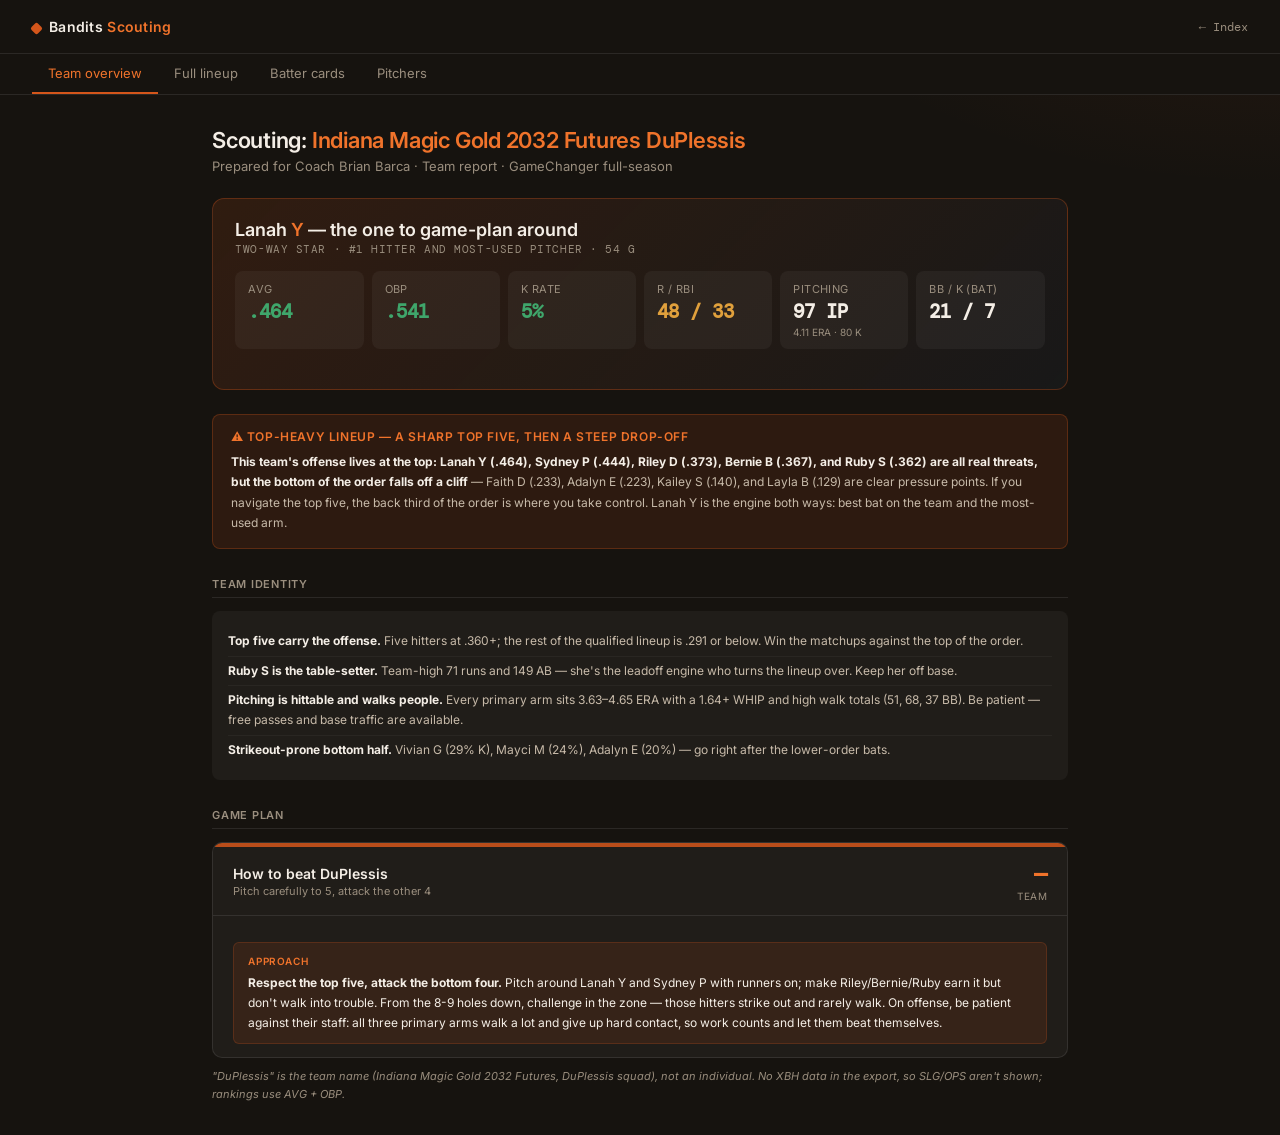
==== scout-img-gold-2032-duplessis.html @ 3be3bb95 "Add Indiana Magic Gold 2032 DuPlessis team scouting" ====
<!DOCTYPE html>
<html lang="en">
<head>
<meta charset="UTF-8">
<meta name="viewport" content="width=device-width,initial-scale=1.0">
<title>Indiana Magic Gold 2032 DuPlessis — Bandits Scouting</title>
<link href="https://fonts.googleapis.com/css2?family=Inter:wght@400;500;600&family=DM+Mono:wght@400;500&display=swap" rel="stylesheet">
<link rel="stylesheet" href="style.css">
</head>
<body>
<nav class="topbar">
  <a href="index.html" class="logo"><span class="mark"></span>Bandits <span>Scouting</span></a>
  <a href="index.html" class="back">← Index</a>
</nav>

<div class="tabs">
  <button class="tab active" onclick="show('overview',this)">Team overview</button>
  <button class="tab" onclick="show('lineup',this)">Full lineup</button>
  <button class="tab" onclick="show('batters',this)">Batter cards</button>
  <button class="tab" onclick="show('pitchers',this)">Pitchers</button>
</div>

<!-- OVERVIEW -->
<div class="section active" id="overview">
  <h1>Scouting: <span>Indiana Magic Gold 2032 Futures DuPlessis</span></h1>
  <p class="sub">Prepared for Coach Brian Barca · Team report · GameChanger full-season</p>

  <div class="feat">
    <div class="feat-name">Lanah <span>Y</span> — the one to game-plan around</div>
    <div class="feat-tag">Two-way star · #1 hitter AND most-used pitcher · 54 G</div>
    <div class="mg" style="margin-top:.75rem;">
      <div class="mc"><div class="l">AVG</div><div class="v" style="color:var(--green);">.464</div></div>
      <div class="mc"><div class="l">OBP</div><div class="v" style="color:var(--green);">.541</div></div>
      <div class="mc"><div class="l">K rate</div><div class="v" style="color:var(--green);">5%</div></div>
      <div class="mc"><div class="l">R / RBI</div><div class="v" style="color:var(--gold);">48 / 33</div></div>
      <div class="mc"><div class="l">Pitching</div><div class="v">97 IP</div><div class="s">4.11 ERA · 80 K</div></div>
      <div class="mc"><div class="l">BB / K (bat)</div><div class="v">21 / 7</div></div>
    </div>
  </div>

  <div class="alert">
    <div class="alert-title">⚠ Top-heavy lineup — a sharp top five, then a steep drop-off</div>
    <div class="alert-body"><strong>This team's offense lives at the top: Lanah Y (.464), Sydney P (.444), Riley D (.373), Bernie B (.367), and Ruby S (.362) are all real threats, but the bottom of the order falls off a cliff</strong> — Faith D (.233), Adalyn E (.223), Kailey S (.140), and Layla B (.129) are clear pressure points. If you navigate the top five, the back third of the order is where you take control. Lanah Y is the engine both ways: best bat on the team and the most-used arm.</div>
  </div>

  <div class="sl">Team identity</div>
  <div class="box">
    <div class="box-item"><strong>Top five carry the offense.</strong> Five hitters at .360+; the rest of the qualified lineup is .291 or below. Win the matchups against the top of the order.</div>
    <div class="box-item"><strong>Ruby S is the table-setter.</strong> Team-high 71 runs and 149 AB — she's the leadoff engine who turns the lineup over. Keep her off base.</div>
    <div class="box-item"><strong>Pitching is hittable and walks people.</strong> Every primary arm sits 3.63–4.65 ERA with a 1.64+ WHIP and high walk totals (51, 68, 37 BB). Be patient — free passes and base traffic are available.</div>
    <div class="box-item"><strong>Strikeout-prone bottom half.</strong> Vivian G (29% K), Mayci M (24%), Adalyn E (20%) — go right after the lower-order bats.</div>
  </div>

  <div class="sl">Game plan</div>
  <div class="hc">
    <div style="height:4px;background:var(--orange);opacity:.85;"></div>
    <div class="hc-hdr">
      <div><div class="hc-name">How to beat DuPlessis</div><div class="hc-pos">Pitch carefully to 5, attack the other 4</div></div>
      <div><div class="hc-t" style="color:var(--orange-bright);">—</div><div class="hc-tl">Team</div></div>
    </div>
    <div class="hc-body">
      <div class="approach"><div class="al">Approach</div><strong>Respect the top five, attack the bottom four.</strong> Pitch around Lanah Y and Sydney P with runners on; make Riley/Bernie/Ruby earn it but don't walk into trouble. From the 8-9 holes down, challenge in the zone — those hitters strike out and rarely walk. On offense, be patient against their staff: all three primary arms walk a lot and give up hard contact, so work counts and let them beat themselves.</div>
    </div>
  </div>
  <p class="note">"DuPlessis" is the team name (Indiana Magic Gold 2032 Futures, DuPlessis squad), not an individual. No XBH data in the export, so SLG/OPS aren't shown; rankings use AVG + OBP.</p>
</div>

<!-- LINEUP -->
<div class="section" id="lineup">
  <h1>Full lineup</h1>
  <p class="sub">Indiana Magic Gold 2032 DuPlessis · qualified hitters (25+ AB) sorted by AVG · &#9918; = also pitches</p>
  <table class="lineup-table">
    <thead><tr><th>Player</th><th>AB</th><th>AVG</th><th>OBP</th><th>K%</th><th>BB%</th><th>RBI</th><th>R</th><th>Pit</th></tr></thead>
    <tbody>
      <tr style="background:var(--orange-soft);"><td><strong>Lanah Y</strong></td><td>125</td><td style="color:var(--green);">.464</td><td style="color:var(--gold);">.541</td><td style="color:var(--green);">5%</td><td>14%</td><td>33</td><td style="color:var(--gold);">48</td><td>&#9918;</td></tr>
      <tr><td><strong>Sydney P</strong></td><td>72</td><td style="color:var(--green);">.444</td><td>.487</td><td style="color:var(--green);">6%</td><td>8%</td><td>12</td><td>20</td><td></td></tr>
      <tr><td><strong>Riley D</strong></td><td>134</td><td style="color:var(--green);">.373</td><td>.451</td><td>10%</td><td>12%</td><td>29</td><td>44</td><td></td></tr>
      <tr><td><strong>Bernie B</strong></td><td>128</td><td style="color:var(--gold);">.367</td><td>.404</td><td>19%</td><td>6%</td><td>38</td><td>12</td><td></td></tr>
      <tr><td><strong>Ruby S</strong></td><td>149</td><td style="color:var(--gold);">.362</td><td>.428</td><td style="color:var(--green);">7%</td><td>10%</td><td>29</td><td style="color:var(--gold);">71</td><td></td></tr>
      <tr><td><strong>Vivian G</strong></td><td>89</td><td style="color:var(--gold);">.337</td><td>.398</td><td style="color:var(--red);">29%</td><td>9%</td><td>12</td><td>23</td><td></td></tr>
      <tr><td><strong>Mayci M</strong></td><td>41</td><td>.317</td><td>.440</td><td style="color:var(--red);">24%</td><td>18%</td><td>7</td><td>11</td><td></td></tr>
      <tr><td><strong>Polly C</strong></td><td>117</td><td>.291</td><td>.407</td><td>14%</td><td>16%</td><td>27</td><td>29</td><td>&#9918;</td></tr>
      <tr><td><strong>Faith D</strong></td><td>116</td><td>.233</td><td>.282</td><td>17%</td><td>6%</td><td>28</td><td>18</td><td></td></tr>
      <tr><td><strong>Adalyn E</strong></td><td>103</td><td>.223</td><td>.344</td><td style="color:var(--red);">20%</td><td>16%</td><td>19</td><td>24</td><td>&#9918;</td></tr>
      <tr><td><strong>Kailey S</strong></td><td>43</td><td style="color:var(--red);">.140</td><td>.213</td><td>19%</td><td>9%</td><td>5</td><td>7</td><td>&#9918;</td></tr>
      <tr><td><strong>Layla B</strong></td><td>62</td><td style="color:var(--red);">.129</td><td>.169</td><td>17%</td><td>5%</td><td>8</td><td>14</td><td></td></tr>
    </tbody>
  </table>
  <p class="note">Steep top-to-bottom gradient: five .360+ bats, then a drop to .291 and below. The 8-12 spots (Faith, Adalyn, Kailey, Layla) are the clear soft underbelly.</p>
</div>

<!-- BATTERS -->
<div class="section" id="batters">
  <h1>Batter-by-batter approach</h1>
  <p class="sub">Indiana Magic Gold 2032 DuPlessis · the top five</p>

  <div class="hc">
    <div style="height:4px;background:var(--orange);opacity:.85;"></div>
    <div class="hc-hdr"><div><div class="hc-name">Lanah Y</div><div class="hc-pos">#1 by AVG · 125 AB · two-way star</div></div><div><div class="hc-t" style="color:var(--orange-bright);">9.5</div><div class="hc-tl">Threat/10</div></div></div>
    <div class="hc-body">
      <div class="sg">
        <div><div class="sr"><span class="sl2">AVG</span><span class="sv" style="color:var(--green);">.464</span></div><div class="sr"><span class="sl2">OBP</span><span class="sv" style="color:var(--gold);">.541</span></div><div class="sr"><span class="sl2">AB</span><span class="sv">125</span></div><div class="sr"><span class="sl2">RBI</span><span class="sv">33</span></div><div class="sr"><span class="sl2">Runs</span><span class="sv">48</span></div></div>
        <div><div class="sr"><span class="sl2">K rate</span><span class="sv" style="color:var(--green);">5%</span></div><div class="sr"><span class="sl2">BB rate</span><span class="sv">14%</span></div><div class="sr"><span class="sl2">BB</span><span class="sv">21</span></div><div class="sr"><span class="sl2">K</span><span class="sv">7</span></div><div style="margin-top:.5rem;"><span class="pill pr">.464 BA</span><span class="pill pg">5% K</span><span class="pill pw">Two-way</span></div></div>
      </div>
      <div class="approach"><div class="al">Pitch approach</div><strong>Best player on the team, both ways — full caution.</strong> .464 with a .541 OBP and barely strikes out (5%). She's also the most-used arm (97 IP). Don't challenge her in the zone with runners on; with first open, a walk is fine. Keep her off the bases — she scores a team-second 48 runs.</div>
    </div>
  </div>

  <div class="hc">
    <div style="height:4px;background:var(--red);opacity:.7;"></div>
    <div class="hc-hdr"><div><div class="hc-name">Sydney P</div><div class="hc-pos">#2 by AVG · 72 AB · low-K contact bat</div></div><div><div class="hc-t" style="color:var(--red);">8.5</div><div class="hc-tl">Threat/10</div></div></div>
    <div class="hc-body">
      <div class="sg">
        <div><div class="sr"><span class="sl2">AVG</span><span class="sv" style="color:var(--red);">.444</span></div><div class="sr"><span class="sl2">OBP</span><span class="sv">.487</span></div><div class="sr"><span class="sl2">AB</span><span class="sv">72</span></div><div class="sr"><span class="sl2">RBI</span><span class="sv">12</span></div><div class="sr"><span class="sl2">Runs</span><span class="sv">20</span></div></div>
        <div><div class="sr"><span class="sl2">K rate</span><span class="sv" style="color:var(--green);">6%</span></div><div class="sr"><span class="sl2">BB rate</span><span class="sv">8%</span></div><div class="sr"><span class="sl2">BB</span><span class="sv">6</span></div><div class="sr"><span class="sl2">K</span><span class="sv">5</span></div><div style="margin-top:.5rem;"><span class="pill pr">.444 BA</span><span class="pill pg">6% K</span></div></div>
      </div>
      <div class="approach"><div class="al">Pitch approach</div><strong>Pure contact — won't strike out.</strong> .444 in a smaller sample (72 AB) with just 5 K all year. Play for soft contact, change speeds, work corners. Like Lanah, don't try to overpower her.</div>
    </div>
  </div>

  <div class="hc">
    <div style="height:4px;background:var(--red);opacity:.7;"></div>
    <div class="hc-hdr"><div><div class="hc-name">Riley D</div><div class="hc-pos">#3 by AVG · 134 AB · .451 OBP</div></div><div><div class="hc-t" style="color:var(--red);">8.5</div><div class="hc-tl">Threat/10</div></div></div>
    <div class="hc-body">
      <div class="sg">
        <div><div class="sr"><span class="sl2">AVG</span><span class="sv" style="color:var(--red);">.373</span></div><div class="sr"><span class="sl2">OBP</span><span class="sv">.451</span></div><div class="sr"><span class="sl2">AB</span><span class="sv">134</span></div><div class="sr"><span class="sl2">RBI</span><span class="sv">29</span></div><div class="sr"><span class="sl2">Runs</span><span class="sv">44</span></div></div>
        <div><div class="sr"><span class="sl2">K rate</span><span class="sv">10%</span></div><div class="sr"><span class="sl2">BB rate</span><span class="sv">12%</span></div><div class="sr"><span class="sl2">BB</span><span class="sv">19</span></div><div class="sr"><span class="sl2">K</span><span class="sv">15</span></div><div style="margin-top:.5rem;"><span class="pill pr">.373 BA</span><span class="pill pw">.451 OBP</span></div></div>
      </div>
      <div class="approach"><div class="al">Pitch approach</div><strong>Disciplined all-around bat — big sample.</strong> .373/.451 over 134 AB, 44 runs. Patient and productive; don't fall behind or she takes the walk. Make her hit your pitch and keep her off base ahead of the cleanup bats.</div>
    </div>
  </div>

  <div class="hc">
    <div style="height:4px;background:var(--gold);opacity:.8;"></div>
    <div class="hc-hdr"><div><div class="hc-name">Bernie B</div><div class="hc-pos">128 AB · team-high 38 RBI · free swinger</div></div><div><div class="hc-t" style="color:var(--gold);">8.0</div><div class="hc-tl">Threat/10</div></div></div>
    <div class="hc-body">
      <div class="sg">
        <div><div class="sr"><span class="sl2">AVG</span><span class="sv" style="color:var(--gold);">.367</span></div><div class="sr"><span class="sl2">OBP</span><span class="sv">.404</span></div><div class="sr"><span class="sl2">AB</span><span class="sv">128</span></div><div class="sr"><span class="sl2">RBI</span><span class="sv">38</span></div><div class="sr"><span class="sl2">Runs</span><span class="sv">12</span></div></div>
        <div><div class="sr"><span class="sl2">K rate</span><span class="sv">19%</span></div><div class="sr"><span class="sl2">BB rate</span><span class="sv" style="color:var(--green);">6%</span></div><div class="sr"><span class="sl2">BB</span><span class="sv">8</span></div><div class="sr"><span class="sl2">K</span><span class="sv">26</span></div><div style="margin-top:.5rem;"><span class="pill pb">38 RBI</span><span class="pill pw">Free swinger</span></div></div>
      </div>
      <div class="approach"><div class="al">Pitch approach</div><strong>The cleanup RBI bat — but chases.</strong> Team-high 38 RBI, yet a 19% K rate and just 6% walks. She'll expand the zone, so pitch her off the plate and let her get herself out. Don't groove one with runners on.</div>
    </div>
  </div>

  <div class="hc">
    <div style="height:4px;background:var(--gold);opacity:.8;"></div>
    <div class="hc-hdr"><div><div class="hc-name">Ruby S</div><div class="hc-pos">149 AB · leadoff engine · team-high 71 R</div></div><div><div class="hc-t" style="color:var(--gold);">8.5</div><div class="hc-tl">Threat/10</div></div></div>
    <div class="hc-body">
      <div class="sg">
        <div><div class="sr"><span class="sl2">AVG</span><span class="sv" style="color:var(--gold);">.362</span></div><div class="sr"><span class="sl2">OBP</span><span class="sv">.428</span></div><div class="sr"><span class="sl2">AB</span><span class="sv">149</span></div><div class="sr"><span class="sl2">RBI</span><span class="sv">29</span></div><div class="sr"><span class="sl2">Runs</span><span class="sv" style="color:var(--gold);">71</span></div></div>
        <div><div class="sr"><span class="sl2">K rate</span><span class="sv" style="color:var(--green);">7%</span></div><div class="sr"><span class="sl2">BB rate</span><span class="sv">10%</span></div><div class="sr"><span class="sl2">BB</span><span class="sv">17</span></div><div class="sr"><span class="sl2">K</span><span class="sv">12</span></div><div style="margin-top:.5rem;"><span class="pill pb">Team-high 71 R</span><span class="pill pg">7% K</span></div></div>
      </div>
      <div class="approach"><div class="al">Pitch approach</div><strong>The catalyst — get her out first.</strong> Team-high 71 runs and the most AB on the squad; she's the leadoff engine who turns the lineup over to Lanah and the big bats. Low strikeout, so play for contact and, above all, keep her off the bases. Limit her running game.</div>
    </div>
  </div>
</div>

<!-- PITCHERS -->
<div class="section" id="pitchers">
  <h1>Pitching staff</h1>
  <p class="sub">Indiana Magic Gold 2032 DuPlessis · what to expect in the circle</p>

  <div class="sl">Full-season staff</div>
  <div class="staff-grid">
    <div class="staff-card">
      <div class="staff-name">Adalyn E</div>
      <div class="staff-stat">3.63</div>
      <div class="staff-sub">56.0 IP · 48 K (7.7/9)<br>WHIP 1.64 · 37 BB · best ERA</div>
    </div>
    <div class="staff-card">
      <div class="staff-name">Lanah Y <span style="color:var(--gold);">&#9733;</span></div>
      <div class="staff-stat">4.11</div>
      <div class="staff-sub">97.0 IP · 80 K (7.4/9)<br>WHIP 1.70 · 51 BB · workhorse</div>
    </div>
    <div class="staff-card">
      <div class="staff-name">Polly C</div>
      <div class="staff-stat">4.65</div>
      <div class="staff-sub">96.1 IP · 88 K (8.2/9)<br>WHIP 1.84 · 68 BB · wild</div>
    </div>
  </div>

  <div class="sl">Read on the staff</div>
  <div class="box">
    <div class="box-item"><strong>Be patient — this whole staff walks people.</strong> 51, 68, and 37 walks from the three primary arms. Working counts and laying off borderline pitches will draw free passes and run up pitch counts.</div>
    <div class="box-item"><strong>Lanah Y is the workhorse</strong> (97 IP) and pitches when it matters, but she's hittable — 1.70 WHIP, 114 hits allowed. She's their best arm mostly by volume and competitiveness, not dominance.</div>
    <div class="box-item"><strong>Polly C is the most vulnerable.</strong> 4.65 ERA, 1.84 WHIP, and a team-high 68 walks. If she's in the circle, be selective early and make her throw strikes — base traffic is there for the taking.</div>
    <div class="box-item"><strong>No shutdown ace.</strong> All three sit 7.4–8.2 K/9 with high WHIPs. Put the ball in play, force them to field, and capitalize on the walks. This staff can be scored on.</div>
  </div>
  <p class="note">Counts are GameChanger full-season totals. K/9 derived from IP and SO. Arms under 10 IP omitted.</p>
</div>

<script>
function show(id,btn){
  document.querySelectorAll('.section').forEach(s=>s.classList.remove('active'));
  document.querySelectorAll('.tab').forEach(t=>t.classList.remove('active'));
  document.getElementById(id).classList.add('active');
  btn.classList.add('active');
  window.scrollTo({top:0,behavior:'smooth'});
}
</script>
</body>
</html>
---- style.css ----
/* ===========================================================
   Bandits Scouting — shared theme
   Burnt orange + charcoal
   =========================================================== */
:root{
  --bg:#16130F;          /* deep charcoal-brown */
  --bg-2:#1F1B16;        /* panel charcoal */
  --surface:rgba(255,255,255,.045);
  --surface-2:rgba(255,255,255,.07);
  --line:rgba(255,255,255,.09);
  --ink:#F4EEE6;         /* warm off-white */
  --muted:#9A8E7E;       /* warm grey */
  --orange:#D4561B;      /* burnt orange */
  --orange-bright:#F0732B;
  --orange-soft:rgba(212,86,27,.12);
  --green:#3FA66B;
  --red:#D24B45;
  --blue:#4F86C6;
  --gold:#E0A03C;
  --radius:10px;
  --mono:'DM Mono',ui-monospace,monospace;
  --sans:'Inter',system-ui,-apple-system,sans-serif;
}
*{box-sizing:border-box;margin:0;padding:0;}
body{font-family:var(--sans);background:var(--bg);color:var(--ink);min-height:100vh;
  background-image:radial-gradient(900px 500px at 100% -10%,rgba(212,86,27,.10),transparent 60%);}

/* top bar */
.topbar{display:flex;align-items:center;justify-content:space-between;padding:0 2rem;height:54px;
  border-bottom:1px solid var(--line);position:sticky;top:0;background:var(--bg);z-index:100;}
.logo{font-size:14px;font-weight:600;color:var(--ink);text-decoration:none;letter-spacing:.02em;}
.logo span{color:var(--orange-bright);}
.logo .mark{display:inline-block;width:9px;height:9px;background:var(--orange);border-radius:2px;
  transform:rotate(45deg);margin-right:8px;vertical-align:middle;}
.back{font-size:12px;color:var(--muted);text-decoration:none;font-family:var(--mono);}
.back:hover{color:var(--orange-bright);}

/* headings */
h1{font-size:22px;font-weight:600;margin-bottom:.3rem;letter-spacing:-.01em;}
h1 span{color:var(--orange-bright);}
.sub{font-size:13px;color:var(--muted);margin-bottom:1.5rem;}
.sl{font-size:11px;font-weight:600;text-transform:uppercase;letter-spacing:.07em;color:var(--muted);
  margin:1.75rem 0 .8rem;padding-bottom:.4rem;border-bottom:1px solid var(--line);}
.sl:first-child{margin-top:0;}

/* tabs */
.tabs{display:flex;border-bottom:1px solid var(--line);position:sticky;top:54px;background:var(--bg);
  z-index:90;padding:0 2rem;overflow-x:auto;}
.tab{padding:11px 16px;font-size:13px;cursor:pointer;color:var(--muted);border:none;background:none;
  border-bottom:2px solid transparent;font-family:var(--sans);white-space:nowrap;}
.tab.active{color:var(--orange-bright);border-bottom-color:var(--orange);}

/* sections / layout */
.section{display:none;max-width:920px;margin:0 auto;padding:2rem;}
.section.active{display:block;}
.wrap{max-width:920px;margin:0 auto;padding:2rem;}

/* metric cards */
.mg{display:grid;grid-template-columns:repeat(auto-fit,minmax(110px,1fr));gap:8px;margin-bottom:1.25rem;}
.mc{background:var(--surface);border-radius:8px;padding:11px 13px;}
.mc .l{font-size:11px;color:var(--muted);margin-bottom:3px;text-transform:uppercase;letter-spacing:.04em;}
.mc .v{font-size:19px;font-weight:600;font-family:var(--mono);}
.mc .s{font-size:10px;color:var(--muted);margin-top:2px;}

/* alert / callout */
.alert{background:var(--orange-soft);border:1px solid rgba(212,86,27,.28);border-radius:8px;
  padding:.9rem 1.1rem;margin-bottom:1.25rem;}
.alert-title{font-size:12px;font-weight:600;color:var(--orange-bright);text-transform:uppercase;
  letter-spacing:.05em;margin-bottom:.5rem;}
.alert-body{font-size:12px;color:#C7BAA9;line-height:1.7;}
.alert-body strong{color:var(--ink);}

/* featured player block */
.feat{background:linear-gradient(135deg,rgba(212,86,27,.14),rgba(79,134,198,.05));
  border:1px solid rgba(212,86,27,.32);border-radius:12px;padding:1.25rem 1.4rem;margin-bottom:1.5rem;}
.feat-name{font-size:18px;font-weight:600;margin-bottom:.15rem;}
.feat-name span{color:var(--orange-bright);}
.feat-tag{font-size:11px;font-family:var(--mono);color:var(--muted);text-transform:uppercase;
  letter-spacing:.05em;margin-bottom:.9rem;}
.split-grid{display:grid;grid-template-columns:1fr 1fr;gap:10px;margin-top:.5rem;}
.split-card{background:var(--surface);border-radius:8px;padding:.85rem 1rem;}
.split-card .sct{font-size:10px;font-weight:600;text-transform:uppercase;letter-spacing:.06em;
  color:var(--muted);margin-bottom:.6rem;}
.split-card .sct.now{color:var(--green);}
.split-card .sct.prev{color:var(--blue);}

/* hitter / threat cards */
.hc{background:var(--surface);border:1px solid var(--line);border-radius:var(--radius);
  overflow:hidden;margin-bottom:10px;}
.hc-hdr{display:grid;grid-template-columns:1fr auto;gap:12px;align-items:center;
  padding:.85rem 1.25rem;border-bottom:1px solid var(--line);}
.hc-name{font-size:14px;font-weight:600;}
.hc-pos{font-size:11px;color:var(--muted);margin-top:2px;}
.hc-t{font-size:22px;font-weight:600;font-family:var(--mono);text-align:right;}
.hc-tl{font-size:10px;color:var(--muted);text-align:right;text-transform:uppercase;letter-spacing:.04em;}
.hc-body{padding:.85rem 1.25rem;}
.sg{display:grid;grid-template-columns:1fr 1fr;gap:1rem;margin-bottom:.75rem;}
.sr{display:flex;justify-content:space-between;padding:3px 0;border-bottom:1px solid rgba(255,255,255,.04);
  font-size:12px;}
.sr:last-child{border-bottom:none;}
.sl2{color:var(--muted);}
.sv{font-weight:600;font-family:var(--mono);}

/* pills */
.pill{display:inline-block;font-size:10px;font-weight:600;padding:2px 8px;border-radius:4px;margin:2px 2px 0 0;}
.pr{background:rgba(210,75,69,.2);color:var(--red);}
.pg{background:rgba(63,166,107,.16);color:var(--green);}
.pw{background:rgba(212,86,27,.18);color:var(--orange-bright);}
.pb{background:rgba(79,134,198,.16);color:var(--blue);}

/* approach box */
.approach{background:var(--orange-soft);border:1px solid rgba(212,86,27,.22);border-radius:6px;
  padding:.65rem .9rem;font-size:12px;color:var(--ink);line-height:1.65;margin-top:.75rem;}
.al{font-size:10px;font-weight:600;text-transform:uppercase;letter-spacing:.06em;
  color:var(--orange-bright);margin-bottom:3px;}

/* generic box list */
.box{background:var(--surface);border-radius:8px;padding:1rem;margin-bottom:1rem;}
.box-item{font-size:12px;color:#C7BAA9;line-height:1.7;padding:4px 0;border-bottom:1px solid rgba(255,255,255,.04);}
.box-item:last-child{border-bottom:none;}
.box-item strong{color:var(--ink);}

/* lineup table */
.lineup-table{width:100%;border-collapse:collapse;font-size:12px;background:var(--surface);
  border-radius:8px;overflow:hidden;}
.lineup-table th{text-align:left;padding:7px 10px;font-size:11px;color:var(--muted);
  border-bottom:1px solid var(--line);font-weight:500;text-transform:uppercase;letter-spacing:.04em;}
.lineup-table th:not(:first-child){text-align:right;}
.lineup-table td{padding:6px 10px;border-bottom:1px solid rgba(255,255,255,.04);}
.lineup-table td:not(:first-child){text-align:right;font-family:var(--mono);}
.lineup-table tr:last-child td{border-bottom:none;}
.lineup-table tr:hover td{background:rgba(255,255,255,.03);}

/* staff cards */
.staff-grid{display:grid;grid-template-columns:repeat(auto-fill,minmax(175px,1fr));gap:8px;margin-bottom:1.25rem;}
.staff-card{background:rgba(210,75,69,.06);border:1px solid rgba(210,75,69,.18);border-radius:8px;padding:.85rem 1rem;}
.staff-name{font-size:13px;font-weight:600;margin-bottom:.4rem;}
.staff-stat{font-family:var(--mono);font-size:22px;font-weight:500;color:var(--red);line-height:1;}
.staff-sub{font-size:11px;color:var(--muted);margin-top:3px;line-height:1.5;}

/* index scout grid */
.scout-grid{display:grid;grid-template-columns:repeat(auto-fill,minmax(240px,1fr));gap:14px;margin-top:1rem;}
.scout-link{display:block;text-decoration:none;background:var(--surface);border:1px solid var(--line);
  border-radius:var(--radius);padding:1.1rem 1.25rem;transition:border-color .15s,transform .15s,background .15s;}
.scout-link:hover{border-color:rgba(212,86,27,.5);background:var(--surface-2);transform:translateY(-2px);}
.scout-link .opp{font-size:15px;font-weight:600;color:var(--ink);margin-bottom:.25rem;}
.scout-link .meta{font-size:11px;color:var(--muted);font-family:var(--mono);}
.scout-link .arrow{float:right;color:var(--orange);font-size:16px;}
.placeholder{border-style:dashed;opacity:.6;}
.placeholder .opp{color:var(--muted);}

/* hero (index) */
.hero{padding:3rem 2rem 1rem;max-width:920px;margin:0 auto;}
.hero h1{font-size:30px;margin-bottom:.5rem;}
.hero .tagline{font-size:14px;color:var(--muted);max-width:560px;line-height:1.6;}
.badge{display:inline-block;font-family:var(--mono);font-size:11px;color:var(--orange-bright);
  background:var(--orange-soft);border:1px solid rgba(212,86,27,.25);border-radius:20px;
  padding:3px 12px;margin-bottom:1rem;letter-spacing:.04em;}

.note{font-size:11px;color:var(--muted);font-style:italic;margin-top:.5rem;line-height:1.6;}
.foot{max-width:920px;margin:2rem auto 3rem;padding:1.25rem 2rem 0;border-top:1px solid var(--line);
  font-size:11px;color:var(--muted);font-family:var(--mono);}

@media(max-width:600px){
  .sg,.split-grid{grid-template-columns:1fr;}
  .section,.wrap,.hero{padding:1.25rem 1rem;}
  .tabs{padding:0 1rem;}
  .mg{grid-template-columns:repeat(2,1fr);}
  .hero h1{font-size:24px;}
}
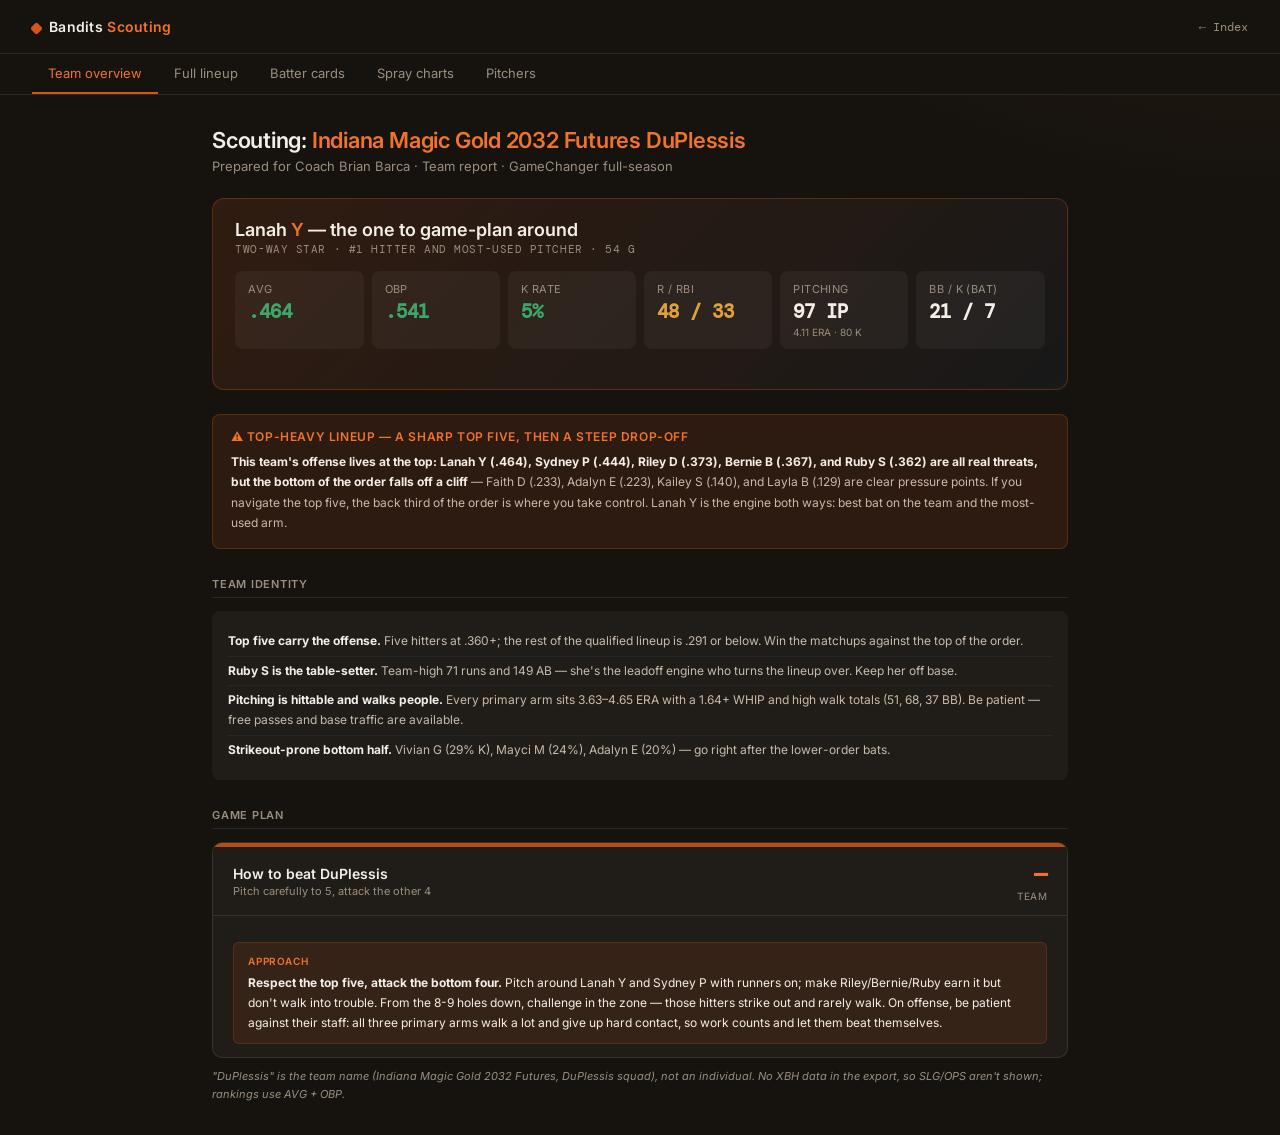
==== commit c2d5fcc0: "Add spray charts tab (top 5 hitters) to DuPlessis report" ====
--- a/scout-img-gold-2032-duplessis.html
+++ b/scout-img-gold-2032-duplessis.html
@@ -17,6 +17,7 @@
   <button class="tab active" onclick="show('overview',this)">Team overview</button>
   <button class="tab" onclick="show('lineup',this)">Full lineup</button>
   <button class="tab" onclick="show('batters',this)">Batter cards</button>
+  <button class="tab" onclick="show('spray',this)">Spray charts</button>
   <button class="tab" onclick="show('pitchers',this)">Pitchers</button>
 </div>
 
@@ -155,6 +156,38 @@
   </div>
 </div>
 
+<!-- ===================== SPRAY CHARTS ===================== -->
+<div class="section" id="spray">
+  <h1>Spray charts — <span>top 5 hitters</span></h1>
+  <p class="sub">Where each hitter puts the ball in play · GameChanger play-by-play · tap a name to switch</p>
+
+  <div style="display:flex;gap:6px;flex-wrap:wrap;margin-bottom:1rem;" id="sprayPicker"></div>
+
+  <div style="background:var(--surface);border:1px solid var(--line);border-radius:12px;padding:1.25rem;margin-bottom:1.25rem;">
+    <div id="sprayName" style="font-size:15px;font-weight:600;margin-bottom:.25rem;"></div>
+    <div id="sprayTag" style="font-size:12px;color:var(--muted);font-family:'DM Mono',monospace;margin-bottom:1rem;"></div>
+    <svg viewBox="0 0 400 360" xmlns="http://www.w3.org/2000/svg" style="width:100%;max-width:440px;display:block;margin:0 auto;font-family:'DM Mono',monospace;">
+      <path d="M 200 320 L 40 160 A 226 226 0 0 1 360 160 Z" fill="rgba(255,255,255,.03)" stroke="var(--line)" stroke-width="1"/>
+      <line x1="200" y1="320" x2="93" y2="93" stroke="var(--line)" stroke-width="1" stroke-dasharray="4 4"/>
+      <line x1="200" y1="320" x2="307" y2="93" stroke="var(--line)" stroke-width="1" stroke-dasharray="4 4"/>
+      <path d="M 200 320 L 245 275 L 200 230 L 155 275 Z" fill="rgba(212,86,27,.06)" stroke="var(--line)" stroke-width="1"/>
+      <g id="sprayBubbles"></g>
+      <circle cx="200" cy="320" r="4" fill="var(--ink)"/>
+      <text x="200" y="342" text-anchor="middle" font-size="9" fill="var(--muted)">HOME</text>
+    </svg>
+    <div style="display:flex;gap:18px;justify-content:center;flex-wrap:wrap;margin-top:.75rem;font-size:11px;font-family:'DM Mono',monospace;">
+      <span><span style="display:inline-block;width:10px;height:10px;border-radius:50%;background:var(--green);vertical-align:middle;margin-right:5px;"></span>hit zone</span>
+      <span><span style="display:inline-block;width:10px;height:10px;border-radius:50%;background:var(--gold);vertical-align:middle;margin-right:5px;"></span>mixed</span>
+      <span><span style="display:inline-block;width:10px;height:10px;border-radius:50%;background:var(--red);vertical-align:middle;margin-right:5px;"></span>out zone</span>
+      <span style="color:var(--muted);">bubble size = volume · number = BA on balls there</span>
+    </div>
+  </div>
+
+  <div class="sl">Read &amp; positioning</div>
+  <div class="box" id="sprayNotes"></div>
+  <p class="note">Zones reflect the fielder who handled each ball in the GameChanger play log (deduplicated plate appearances). "BA" per zone = hits ÷ balls fielded there. Spray inferred from fielder/landing location, not exact coordinates.</p>
+</div>
+
 <!-- PITCHERS -->
 <div class="section" id="pitchers">
   <h1>Pitching staff</h1>
@@ -197,6 +230,75 @@
   btn.classList.add('active');
   window.scrollTo({top:0,behavior:'smooth'});
 }
+
+// Spray data: per zone [hits, outs]. Anchors are fixed SVG positions.
+var ANCHOR={LF:[110,150],CF:[200,118],RF:[290,150],SS:[163,232],"3B":[243,248],"2B":[237,206],"1B":[270,248],P:[200,262]};
+var SPRAY={
+ "Lanah Y":{tag:".464/.541 · 143 PA · sprays L-center, no clear hole",
+   z:{LF:[25,6],CF:[14,4],RF:[2,0],SS:[14,14],"3B":[9,10],"2B":[5,6],"1B":[2,3],P:[4,2]},
+   notes:["<strong>All-fields hitter — hardest of the five to defend.</strong> Hits to LF (.806) and CF (.778) at will, and even sprays the right side. No safe shift.",
+          "<strong>Slight pull lean, but balanced.</strong> 50 balls to the left third, 63 to center. Play her straight-up and deep; don't sell out to one side.",
+          "<strong>Make her earn it on the ground.</strong> Her outs come on the infield (SS/3B/2B). A drawn-in, alert left side gives you your best out chances."]},
+ "Sydney P":{tag:".444/.487 · 77 PA · center-driven, weak on right-side grounders",
+   z:{LF:[9,0],CF:[12,1],RF:[6,1],SS:[4,5],"3B":[3,3],"2B":[4,12],"1B":[2,6],P:[1,1]},
+   notes:["<strong>Lethal in the air to all fields.</strong> 1.000 to LF, .923 to CF, .857 to RF on balls hit there. Keep every outfielder honest and deep.",
+          "<strong>Beat her with right-side infield.</strong> Her outs pile up at 2B (12) and 1B (6) — soft/pulled grounders to the right side. Play 2B and 1B in their lanes.",
+          "<strong>Pitch to contact down.</strong> Inducing ground balls toward the right side is the clearest path to outs; she punishes anything she lifts."]},
+ "Riley D":{tag:".373/.451 · 141 PA · center/oppo line drives, pull-side outs",
+   z:{LF:[9,2],CF:[16,5],RF:[14,2],SS:[9,8],"3B":[4,7],"2B":[5,14],"1B":[1,12],P:[1,5]},
+   notes:["<strong>Goes the other way well.</strong> Big damage to CF (.762) and RF (.875) — she's not a dead-pull hitter. Don't shade your OF to left.",
+          "<strong>Right-side infield is the out zone.</strong> 1B (12 outs, .077) and 2B (14 outs, .263) eat her up. Position 1B/2B deep in their holes.",
+          "<strong>Avoid the gaps.</strong> Her hits cluster on lines to center-right; tight OF gap coverage holds those to singles."]},
+ "Bernie B":{tag:".367 · 114 PA · power to center-right, infield-out prone",
+   z:{LF:[14,9],CF:[20,3],RF:[18,3],SS:[0,7],"3B":[0,2],"2B":[1,13],"1B":[1,8],P:[0,5]},
+   notes:["<strong>Center-right power bat — 16 XBH.</strong> Crushes CF (.870) and RF (.857). This is the cleanup pop; keep OF deep, especially center-right.",
+          "<strong>Cannot beat the infield on the ground.</strong> 0-for to SS/3B and just 2 hits combined at 2B/1B against 28 infield outs. Soft grounders are automatic outs — pitch her to roll over.",
+          "<strong>Pitch her down and in.</strong> Getting her on the ground = out; letting her extend to the air-gaps in center-right = extra bases."]},
+ "Ruby S":{tag:".362/.428 · 160 PA · leadoff engine, L-center spray, 24 XBH",
+   z:{LF:[22,5],CF:[20,6],RF:[9,13],SS:[8,10],"3B":[6,7],"2B":[4,9],"1B":[1,8],P:[2,5]},
+   notes:["<strong>The catalyst — 71 runs, 24 XBH.</strong> Pull/center hitter: .815 to LF, .769 to CF. Keep LF and CF deep; that's where her doubles live.",
+          "<strong>Weaker going oppo.</strong> Only .409 to RF and .111 to 1B — pitching her in to push contact right trades power for outs.",
+          "<strong>Get her out first.</strong> She turns the lineup over to the big bats. Her infield outs (SS/2B/1B) are your friend — play the left side deep and make her hit grounders."]}
+};
+
+(function initSpray(){
+  var picker=document.getElementById('sprayPicker');
+  var names=Object.keys(SPRAY);
+  names.forEach(function(n,i){
+    var b=document.createElement('button');
+    b.className='tab'; b.style.cssText='border:1px solid var(--line);border-radius:6px;padding:6px 12px;';
+    b.textContent=n.replace(/ \w$/,m=>m); b.onclick=function(){renderSpray(n,b);};
+    picker.appendChild(b);
+    if(i===0) b._first=b;
+  });
+  renderSpray(names[0], picker.firstChild);
+})();
+
+function renderSpray(name, btn){
+  document.querySelectorAll('#sprayPicker .tab').forEach(t=>{t.classList.remove('active');});
+  if(btn) btn.classList.add('active');
+  var d=SPRAY[name];
+  document.getElementById('sprayName').textContent=name;
+  document.getElementById('sprayTag').textContent=d.tag;
+  // bubbles
+  var maxN=0; for(var z in d.z){maxN=Math.max(maxN,d.z[z][0]+d.z[z][1]);}
+  var g=document.getElementById('sprayBubbles'); g.innerHTML='';
+  for(var z in d.z){
+    if(!ANCHOR[z]) continue;
+    var h=d.z[z][0], o=d.z[z][1], tot=h+o; if(!tot) continue;
+    var ba=h/tot;
+    var r=12+24*Math.sqrt(tot/maxN);
+    var col = ba>=0.6 ? 'var(--green)' : (ba>=0.45 ? 'var(--gold)' : 'var(--red)');
+    var fill = ba>=0.6 ? 'rgba(63,166,107,.28)' : (ba>=0.45 ? 'rgba(224,160,60,.22)' : 'rgba(210,75,69,.26)');
+    var x=ANCHOR[z][0], y=ANCHOR[z][1];
+    g.innerHTML += '<circle cx="'+x+'" cy="'+y+'" r="'+r.toFixed(1)+'" fill="'+fill+'" stroke="'+col+'" stroke-width="1.5"/>'
+      + '<text x="'+x+'" y="'+(y-2)+'" text-anchor="middle" font-size="12" font-weight="600" fill="var(--ink)">'+z+'</text>'
+      + '<text x="'+x+'" y="'+(y+12)+'" text-anchor="middle" font-size="9" fill="'+col+'">'+ba.toFixed(3).replace(/^0/,'')+'</text>';
+  }
+  // notes
+  var nb=document.getElementById('sprayNotes'); nb.innerHTML='';
+  d.notes.forEach(function(t){var div=document.createElement('div');div.className='box-item';div.innerHTML=t;nb.appendChild(div);});
+}
 </script>
 </body>
 </html>
